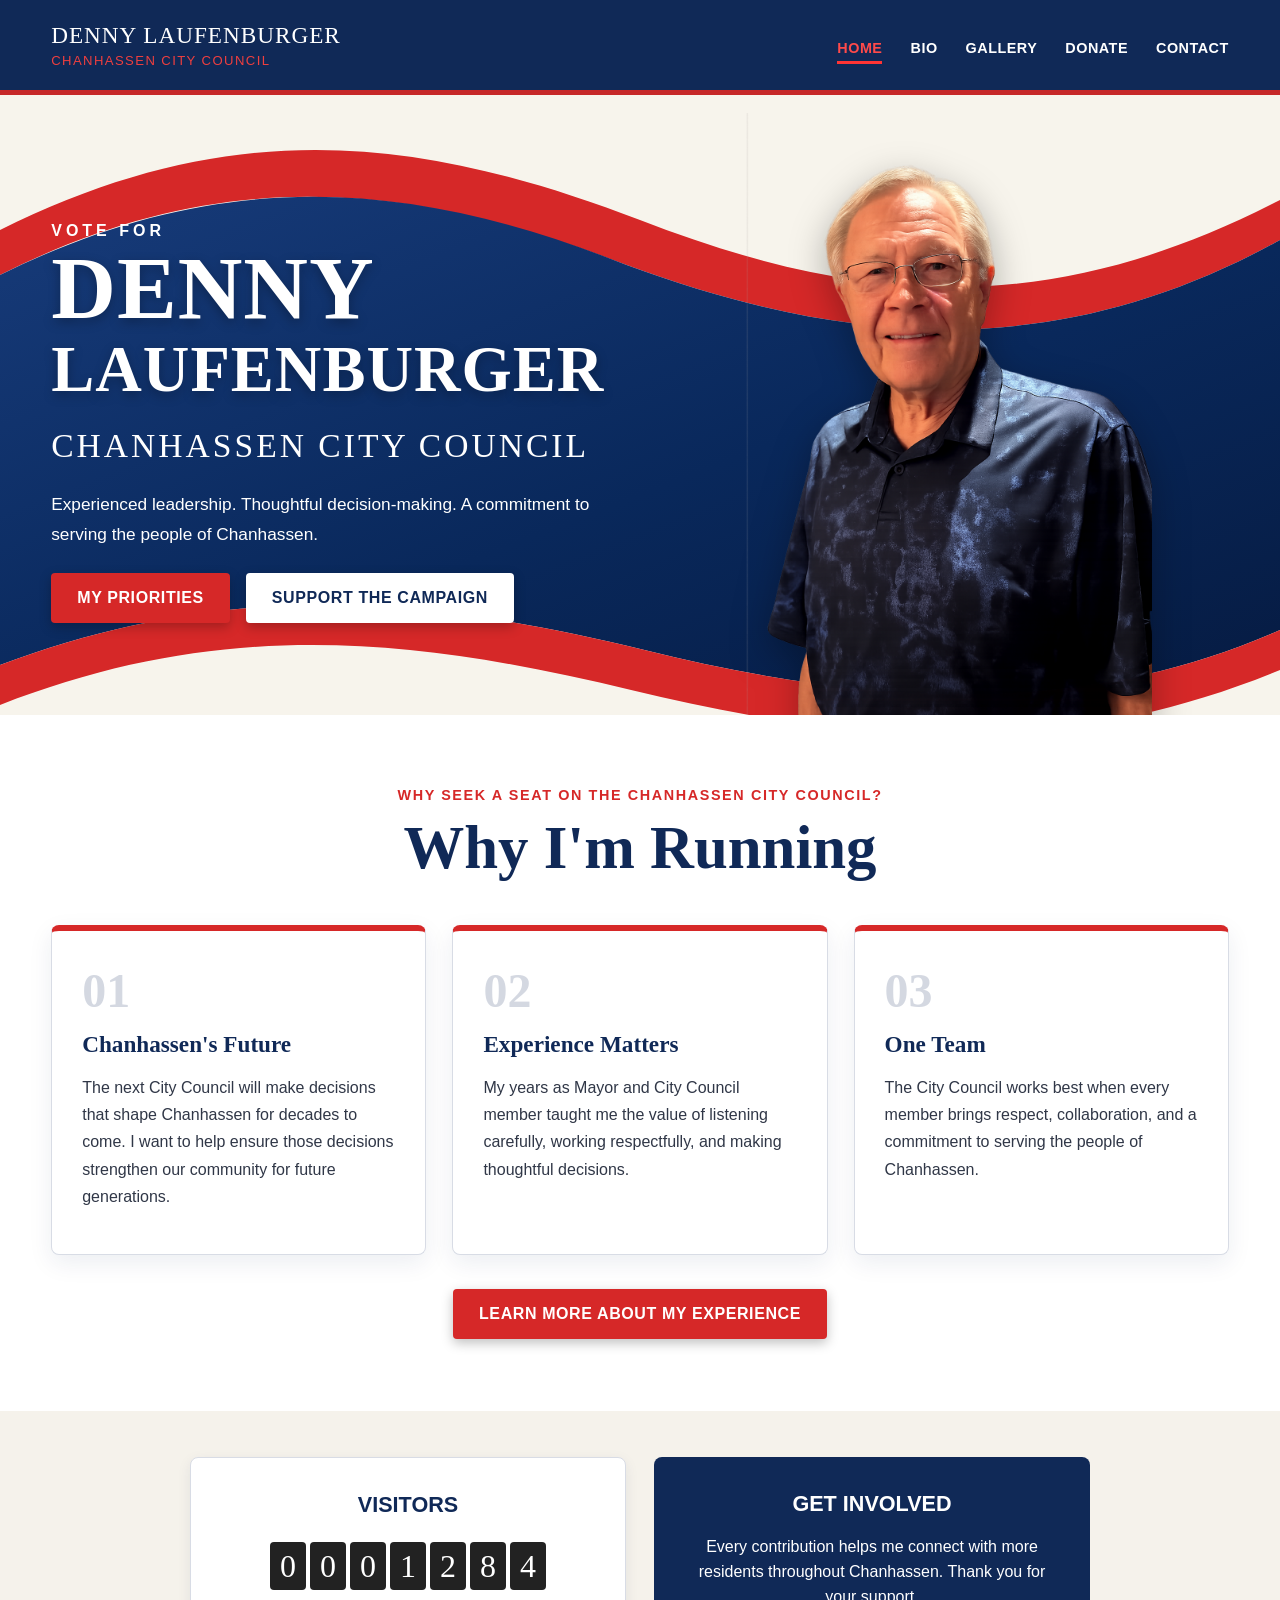
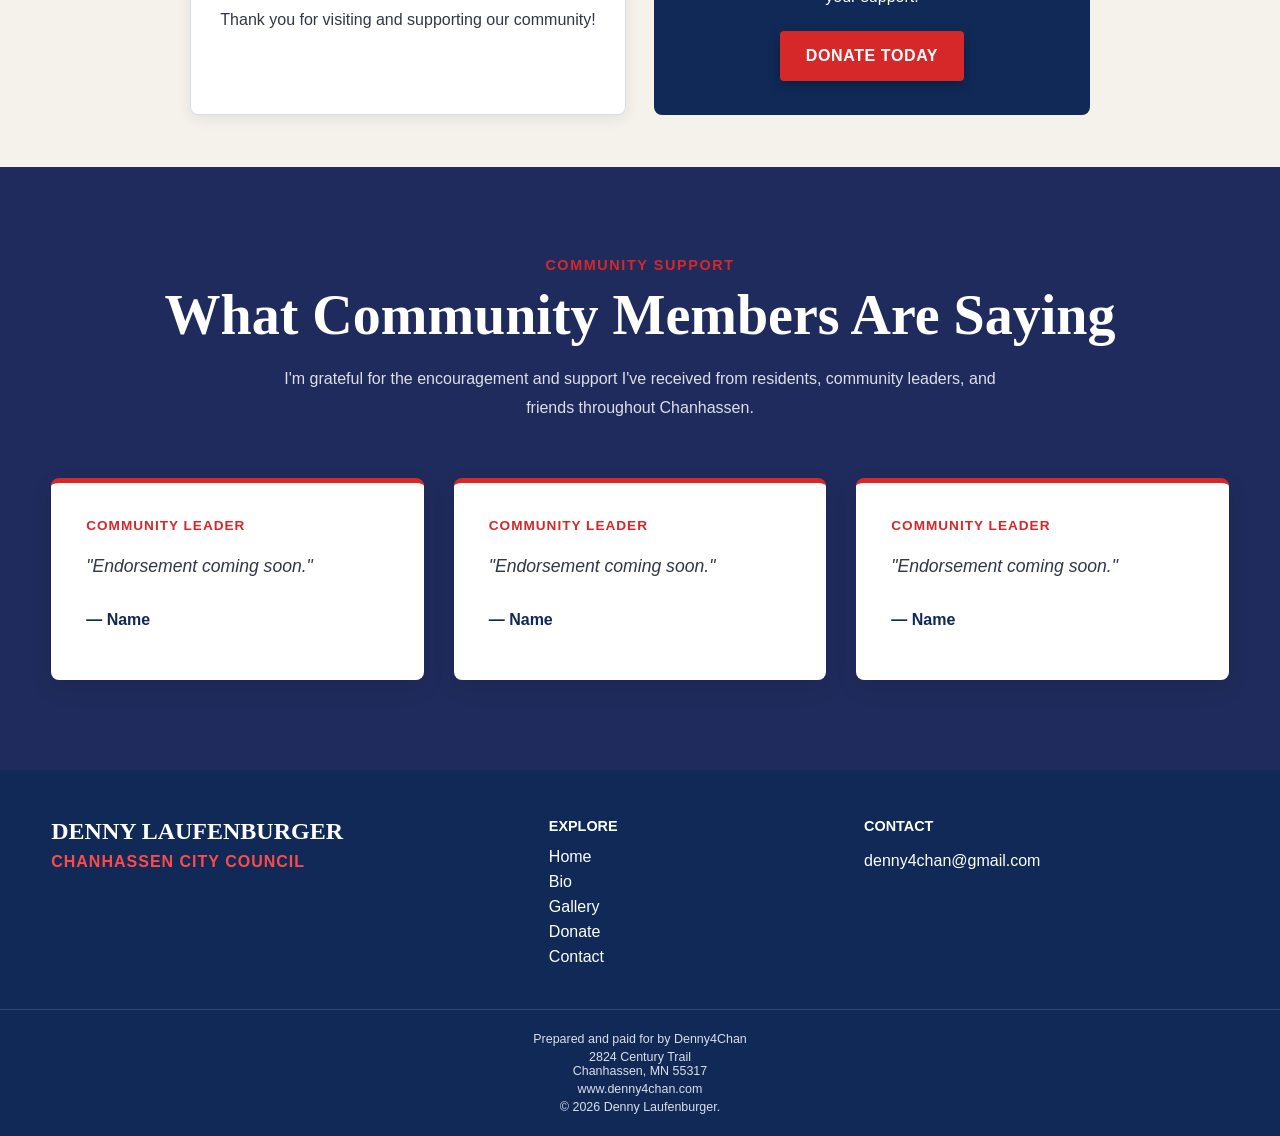
==== denny-campaign-website/index.html @ 96cdcb51 "Initial website upload" ====
<!DOCTYPE html>
<html lang="en">
<head>
    <meta charset="UTF-8">
    <meta name="viewport" content="width=device-width, initial-scale=1.0">

    <title>Denny Laurenburger for Chanhassen City Council</title>

    <link rel="stylesheet" href="css/style.css">
</head>

<body>

    <header class="site-header">
        <div class="nav-container">

            <a class="campaign-name" href="index.html">
                <span>Denny Laufenburger</span>
                <small>Chanhassen City Council</small>
            </a>

            <nav class="main-nav">
                <a class="active" href="index.html">Home</a>
                <a href="about.html">Bio</a>
                <a href="gallery.html">Gallery</a>
                <a href="donate.html">Donate</a>
                <a href="contact.html">Contact</a>
            </nav>

        </div>
    </header>

<main>

    <section class="hero">

        <svg
            class="hero-waves"
            viewBox="0 0 1440 620"
            preserveAspectRatio="none"
            aria-hidden="true"
        >
            <defs>
                <linearGradient id="blueGradient" x1="0" y1="0" x2="1" y2="1">
                    <stop offset="0%" stop-color="#173b7a"></stop>
                    <stop offset="55%" stop-color="#09285b"></stop>
                    <stop offset="100%" stop-color="#061b42"></stop>
                </linearGradient>
            </defs>

            <!-- White background -->
            <rect width="1440" height="620" fill="#f7f4ec"></rect>

            <!-- Upper red ribbon -->
            <path
                d="M0 135
                   C260 20, 470 40, 720 125
                   C980 215, 1190 220, 1440 105
                   L1440 145
                   C1195 265, 965 255, 705 170
                   C455 85, 245 70, 0 180
                   Z"
                fill="#d62828"
            ></path>

            <!-- Main blue area -->
            <path
    d="M0 180
       C250 70, 465 85, 705 170
       C965 255, 1195 265, 1440 145
       L1440 535
       C1210 625, 975 610, 725 555
       C470 500, 255 485, 0 570
       Z"
    fill="url(#blueGradient)"
></path>

            <!-- Lower red ribbon -->
            <path
    d="M0 570
       C255 485, 470 500, 725 555
       C975 610, 1210 625, 1440 535
       L1440 575
       C1195 665, 965 650, 710 595
       C455 540, 245 525, 0 610
       Z"
    fill="#d62828"
></path>
        </svg>

        <div class="hero-container">

            <div class="hero-copy">
                <p class="hero-eyebrow">Vote for</p>

                <h1>
                    Denny
                    <span>Laufenburger</span>
                </h1>

                <p class="hero-office">
                    Chanhassen City Council
                </p>

                <p class="hero-intro">
                    Experienced leadership. Thoughtful decision-making. A commitment to serving the people of Chanhassen.
                </p>

                <div class="hero-buttons">
                    <a class="button button-primary" href="about.html">
                        My priorities
                    </a>

                    <a class="button button-secondary" href="donate.html">
                        Support the Campaign
                    </a>
                </div>
            </div>

            <div class="hero-photo-area">
    <img
        class="hero-photo"
        src="images/hero/denny-laufenburger-hero.png"
        alt="Denny Laufenburger, candidate for Chanhassen City Council"
    >
</div>

        </div>

</section>

<section class="why-section">

<section class="why-home">

    <div class="why-home-container">

        <div class="why-home-heading">
            <p class="section-eyebrow">Why seek a seat on the Chanhassen City Council?</p>
            <h2>Why I'm Running</h2>
        </div>

        <div class="why-reasons">

            <article class="reason-card">
                <span class="reason-number">01</span>

                <h3>Chanhassen's Future</h3>

                <p>
                    The next City Council will make decisions that shape Chanhassen for decades to come. I want to help ensure those decisions strengthen our community for future generations.
                </p>
            </article>

            <article class="reason-card">
                <span class="reason-number">02</span>

                <h3>Experience Matters</h3>

                <p>
                    My years as Mayor and City Council member taught me the value of listening carefully, working respectfully, and making thoughtful decisions.
                </p>
            </article>

            <article class="reason-card">
                <span class="reason-number">03</span>

                <h3>One Team</h3>

                <p>
                    The City Council works best when every member brings respect, collaboration, and a commitment to serving the people of Chanhassen.
                </p>
            </article>

        </div>

        <div class="why-home-action">
            <a class="button button-primary" href="about.html">
                LEARN MORE ABOUT MY EXPERIENCE
            </a>
        </div>

    </div>

</section>

<section class="home-actions">

    <div class="home-actions-grid">

        <article class="visitor-card">
            <h2>Visitors</h2>

            <div class="counter-display">
                <span>0</span>
                <span>0</span>
                <span>0</span>
                <span>1</span>
                <span>2</span>
                <span>8</span>
                <span>4</span>
            </div>

            <p>
                Thank you for visiting and supporting our community!
            </p>
        </article>

        <article class="involved-card">
            <h2>Get Involved</h2>

            <p>
                Every contribution helps me connect with more residents throughout Chanhassen. Thank you for your support.
            </p>

            <a class="button button-primary" href="donate.html">
                Donate Today
            </a>
        </article>

    </div>

</section>

</section>
<section class="endorsements-section">

    <div class="endorsements-container">

        <p class="section-eyebrow">COMMUNITY SUPPORT</p>

        <h2>What Community Members Are Saying</h2>

        <p class="endorsements-intro">
            I'm grateful for the encouragement and support I've received from
            residents, community leaders, and friends throughout Chanhassen.
        </p>

        <div class="endorsement-grid">

            <article class="endorsement-card">

                <p class="endorsement-title">
                    Community Leader
                </p>

                <blockquote>
                    "Endorsement coming soon."
                </blockquote>

                <p class="endorsement-name">
                    — Name
                </p>

            </article>

            <article class="endorsement-card">

                <p class="endorsement-title">
                    Community Leader
                </p>

                <blockquote>
                    "Endorsement coming soon."
                </blockquote>

                <p class="endorsement-name">
                    — Name
                </p>

            </article>

            <article class="endorsement-card">

                <p class="endorsement-title">
                    Community Leader
                </p>

                <blockquote>
                    "Endorsement coming soon."
                </blockquote>

                <p class="endorsement-name">
                    — Name
                </p>

            </article>

        </div>

    </div>

</section>
</main>

<footer class="site-footer">

    <div class="footer-grid">

        <div class="footer-brand">
            <h2>Denny Laufenburger</h2>
            <p>Chanhassen City Council</p>
        </div>

        <div class="footer-links">
            <h3>Explore</h3>

            <a href="index.html">Home</a>
            <a href="about.html">Bio</a>
            <a href="gallery.html">Gallery</a>
            <a href="donate.html">Donate</a>
            <a href="contact.html">Contact</a>
        </div>

        <div class="footer-contact">
            <h3>Contact</h3>

            <p>
    <a href="mailto:denny4chan@gmail.com">
        denny4chan@gmail.com
    </a>
</p>
        </div>

    </div>

    <div class="footer-bottom">
        <p>
    Prepared and paid for by Denny4Chan
</p>

<p>
    <a
        href="https://maps.google.com/?q=2824+Century+Trail,+Chanhassen,+MN+55317"
        target="_blank"
        rel="noopener noreferrer"
    >
        2824 Century Trail<br>
        Chanhassen, MN 55317
    </a>
</p>

<p>
    <a href="https://www.denny4chan.com">
        www.denny4chan.com
    </a>
</p>

        <p>
            &copy; 2026 Denny Laufenburger.
        </p>
    </div>

</footer>

</body>
</html>
---- denny-campaign-website/css/style.css ----
* {
    box-sizing: border-box;
}

body {
    margin: 0;
    font-family: Arial, Helvetica, sans-serif;
    background-color: #ffffff;
    color: #17213a;
}

.site-header {
    background-color: #102957;
    border-bottom: 5px solid #c62828;
}

.nav-container {
    width: min(1200px, 92%);
    min-height: 90px;
    margin: 0 auto;

    display: flex;
    align-items: center;
    justify-content: space-between;
    gap: 30px;
}

.campaign-name {
    color: #ffffff;
    text-decoration: none;
    text-transform: uppercase;
}

.campaign-name span {
    display: block;
    font-family: Georgia, "Times New Roman", serif;
    font-size: 1.45rem;
    letter-spacing: 1px;
}

.campaign-name small {
    display: block;
    margin-top: 4px;
    color: #ef3f3f;
    font-size: 0.82rem;
    letter-spacing: 1.4px;
}

.main-nav {
    display: flex;
    align-items: center;
    gap: 28px;
}

.main-nav a {
    position: relative;
    padding: 34px 0 28px;
    color: #ffffff;
    text-decoration: none;
    font-size: 0.9rem;
    font-weight: 700;
    text-transform: uppercase;
    letter-spacing: 0.5px;
}

.main-nav a:hover,
.main-nav a.active {
    color: #ff4a4a;
}

.main-nav a.active::after {
    content: "";
    position: absolute;
    right: 0;
    bottom: 20px;
    left: 0;

    height: 3px;
    background-color: #ff3434;
}

.hero {
    position: relative;
    min-height: 620px;
    overflow: hidden;
    background-color: #f7f4ec;
}

.hero-waves {
    position: absolute;
    inset: 0;
    width: 100%;
    height: 100%;
}

.hero-container {
    position: relative;
    z-index: 2;

    width: min(1200px, 92%);
    min-height: 620px;
    margin: 0 auto;

    display: grid;
    grid-template-columns: 1.15fr 0.85fr;
    align-items: center;
    gap: 50px;
}

.hero-copy {
    padding: 125px 0 90px;
    color: #ffffff;
}

.hero-eyebrow {
    margin: 0 0 8px;
    color: #ffffff;
    font-size: 1rem;
    font-weight: 800;
    letter-spacing: 4px;
    text-transform: uppercase;
}

.hero-copy h1 {
    margin: 0;
    font-family: Georgia, "Times New Roman", serif;
    font-size: clamp(3.8rem, 7vw, 6.8rem);
    font-weight: 700;
    line-height: 0.9;
    letter-spacing: 1px;
    text-transform: uppercase;
    text-shadow: 0 4px 12px rgba(0, 0, 0, 0.28);
}

.hero-copy h1 span {
    display: block;
    margin-top: 12px;
    font-size: 0.72em;
}

.hero-office {
    margin: 28px 0 0;
    color: #ffffff;
    font-family: Georgia, "Times New Roman", serif;
    font-size: clamp(1.35rem, 3vw, 2.1rem);
    letter-spacing: 3px;
    text-transform: uppercase;
}

.hero-intro {
    max-width: 600px;
    margin: 24px 0 0;
    font-size: 1.08rem;
    line-height: 1.75;
}

.hero-buttons {
    display: flex;
    flex-wrap: wrap;
    gap: 16px;
    margin-top: 24px;
}

.button {
    display: inline-block;
    padding: 14px 24px;
    border: 2px solid transparent;
    border-radius: 4px;

    text-decoration: none;
    font-weight: 800;
    text-transform: uppercase;
    letter-spacing: 0.6px;

    transition:
        transform 0.2s ease,
        background-color 0.2s ease,
        color 0.2s ease;
}

.button:hover {
    transform: translateY(-2px);
}

.button-primary {
    background-color: #d62828;
    color: #ffffff;
    box-shadow: 0 4px 12px rgba(0, 0, 0, 0.25);
}

.button-primary:hover {
    background-color: #b91f1f;
}

.button-secondary {
    background-color: #ffffff;
    border-color: #ffffff;
    color: #102957;
    box-shadow: 0 4px 12px rgba(0, 0, 0, 0.25);
}

.button-secondary:hover {
    background-color: #ececec;
    color: #102957;
}

.hero-photo-area {
    align-self: end;
    display: flex;
    justify-content: center;
    overflow: visible;
}

.hero-photo {
    display: block;
    width: 560px;
    max-width: none;
    max-height: 610px;
    object-fit: contain;
    object-position: center bottom;
    transform: translateY(8px);
    filter: drop-shadow(0 12px 18px rgba(0, 0, 0, 0.3));
}

/* ===========================
   ENDORSEMENTS
=========================== */

.endorsements-section {
    padding: 90px 0;
    background: #1f2b5c;
}

.endorsements-container {
    width: min(1200px, 92%);
    margin: 0 auto;
    text-align: center;
}

.endorsements-container h2 {
    margin: 10px 0 18px;
    font-size: clamp(2.2rem, 5vw, 3.5rem);
    color: #102957;
    font-family: Georgia, "Times New Roman", serif;
    color: white;
}

.endorsements-intro {
    max-width: 760px;
    margin: 0 auto 55px;
    color: rgba(255,255,255,.85);
    line-height: 1.8;
}

.endorsement-grid {
    display: grid;
    grid-template-columns: repeat(3, 1fr);
    gap: 30px;
}

.endorsement-card {
    background: white;
    padding: 35px;
    border-top: 5px solid #d62828;
    border-radius: 8px;
    box-shadow: 0 8px 25px rgba(0,0,0,.08);
    text-align: left;
}

.endorsement-title {
    margin: 0 0 18px;
    font-size: .85rem;
    font-weight: 700;
    color: #d62828;
    letter-spacing: 1px;
    text-transform: uppercase;
}

.endorsement-card blockquote {
    margin: 0;
    font-size: 1.1rem;
    line-height: 1.8;
    color: #303747;
    font-style: italic;
}

.endorsement-name {
    margin-top: 28px;
    font-weight: 700;
    color: #102957;
}

.site-footer {
    background-color: #102957;
    color: #ffffff;
}

.footer-grid {
    width: min(1200px, 92%);
    margin: 0 auto;
    padding: 48px 0 36px;

    display: grid;
    grid-template-columns: 1.2fr 0.7fr 1fr;
    gap: 60px;
}

.footer-brand h2 {
    margin: 0;
    font-family: Georgia, "Times New Roman", serif;
    font-size: 1.5rem;
    text-transform: uppercase;
}

.footer-brand p {
    margin: 8px 0 0;
    color: #ff4a4a;
    font-weight: 700;
    letter-spacing: 1px;
    text-transform: uppercase;
}

.footer-links,
.footer-contact {
    display: flex;
    flex-direction: column;
    align-items: flex-start;
}

.footer-links h3,
.footer-contact h3 {
    margin: 0 0 14px;
    font-size: 0.9rem;
    text-transform: uppercase;
}

.footer-links a {
    margin-bottom: 7px;
    color: #ffffff;
    text-decoration: none;
}

.footer-links a:hover {
    color: #ff4a4a;
}

.footer-contact p {
    margin: 0;
    line-height: 1.6;
}

.footer-bottom {
    padding: 18px 20px;
    border-top: 1px solid rgba(255, 255, 255, 0.15);
    text-align: center;
}

.footer-bottom p {
    margin: 4px 0;
    font-size: 0.78rem;
    color: rgba(255, 255, 255, 0.85);
}

.footer-contact a,
.footer-bottom a {
    color: inherit;
    text-decoration: none;
}

.footer-contact a:hover,
.footer-bottom a:hover {
    color: #d62828;
    text-decoration: underline;
}

/* ===========================
   INNER PAGE HERO
=========================== */

.page-hero {
    padding: 80px 0;
    background-color: #102957;
    color: #ffffff;
    text-align: center;
}

.page-hero-container {
    width: min(900px, 92%);
    margin: 0 auto;
}

.page-hero h1 {
    margin: 0;
    font-family: Georgia, "Times New Roman", serif;
    font-size: clamp(2.8rem, 6vw, 4.8rem);
}

.page-hero p:last-child {
    max-width: 700px;
    margin: 20px auto 0;
    font-size: 1.1rem;
    line-height: 1.7;
}


/* ===========================
   BIO PAGE
=========================== */

.bio-section {
    padding: 80px 0;
    background-color: #ffffff;
}

.bio-layout {
    width: min(1100px, 92%);
    margin: 0 auto;

    display: grid;
    grid-template-columns: 0.85fr 1.15fr;
    gap: 60px;
    align-items: center;
}

.bio-photo-card {
    padding: 24px;
    border-radius: 10px;
    background-color: #f5f2eb;
    box-shadow: 0 8px 24px rgba(16, 41, 87, 0.08);
}

.bio-photo-card img {
    display: block;
    width: 100%;
    max-height: 560px;
    object-fit: contain;
}

.bio-copy h2 {
    margin: 0 0 24px;
    color: #102957;
    font-family: Georgia, "Times New Roman", serif;
    font-size: clamp(2.3rem, 5vw, 3.5rem);
}

.bio-copy p {
    margin: 0 0 20px;
    color: #303747;
    font-size: 1.05rem;
    line-height: 1.8;
}


/* ===========================
   EXPERIENCE
=========================== */

.experience-section {
    padding: 76px 0;
    background-color: #f5f2eb;
}

.experience-container {
    width: min(1100px, 92%);
    margin: 0 auto;
}

.section-heading {
    margin-bottom: 38px;
    text-align: center;
}

.section-heading h2 {
    margin: 0;
    color: #102957;
    font-family: Georgia, "Times New Roman", serif;
    font-size: clamp(2.3rem, 5vw, 3.5rem);
}

.experience-grid {
    display: grid;
    grid-template-columns: repeat(3, 1fr);
    gap: 24px;
}

.experience-card {
    padding: 30px;
    border-top: 5px solid #d62828;
    border-radius: 8px;
    background-color: #ffffff;
    box-shadow: 0 6px 18px rgba(16, 41, 87, 0.08);
}

.experience-card h3 {
    margin: 0 0 14px;
    color: #102957;
    font-family: Georgia, "Times New Roman", serif;
    font-size: 1.4rem;
}

.experience-card p {
    margin: 0;
    color: #303747;
    line-height: 1.7;
}


/* ===========================
   VISION
=========================== */

.vision-section {
    padding: 64px 0;
    background-color: #102957;
    color: #ffffff;
}

.vision-container {
    width: min(1100px, 92%);
    margin: 0 auto;

    display: flex;
    align-items: center;
    justify-content: space-between;
    gap: 50px;
}

.vision-container h2 {
    margin: 0 0 18px;
    font-family: Georgia, "Times New Roman", serif;
    font-size: clamp(2.2rem, 5vw, 3.4rem);
}

.vision-container p {
    max-width: 750px;
    margin: 0;
    line-height: 1.75;
}

/* ===========================
   GALLERY PAGE
=========================== */

.gallery-section {
    padding: 76px 0;
    background-color: #ffffff;
}

.gallery-container {
    width: min(1200px, 92%);
    margin: 0 auto;
}

.gallery-grid {
    display: grid;
    grid-template-columns: repeat(3, 1fr);
    gap: 28px;
}

.gallery-card {
    margin: 0;
    overflow: hidden;
    border-radius: 10px;
    background-color: #ffffff;
    box-shadow: 0 8px 24px rgba(16, 41, 87, 0.1);
}

.gallery-placeholder {
    min-height: 260px;

    display: flex;
    align-items: center;
    justify-content: center;

    background-color: #e9e6df;
    color: #102957;
    font-weight: 800;
    text-transform: uppercase;
    letter-spacing: 1px;
}

.gallery-card figcaption {
    padding: 24px;
}

.gallery-card h3 {
    margin: 0 0 10px;
    color: #102957;
    font-family: Georgia, "Times New Roman", serif;
    font-size: 1.35rem;
}

.gallery-card p {
    margin: 0;
    color: #303747;
    line-height: 1.65;
}

.gallery-callout {
    padding: 64px 0;
    background-color: #f5f2eb;
}

.gallery-callout-container {
    width: min(1100px, 92%);
    margin: 0 auto;

    display: flex;
    align-items: center;
    justify-content: space-between;
    gap: 50px;
}

.gallery-callout h2 {
    margin: 0 0 14px;
    color: #102957;
    font-family: Georgia, "Times New Roman", serif;
    font-size: clamp(2.2rem, 5vw, 3.4rem);
}

.gallery-callout p:last-child {
    max-width: 700px;
    margin: 0;
    color: #303747;
    line-height: 1.7;
}

/* ===========================
   DONATE PAGE
=========================== */

.donation-options-section {
    padding: 76px 0;
    background-color: #ffffff;
}

.donation-options-container {
    width: min(1100px, 92%);
    margin: 0 auto;
}

.donation-options-intro {
    max-width: 700px;
    margin: 14px auto 0;
    color: #303747;
    line-height: 1.7;
}

.donation-options-grid {
    display: grid;
    grid-template-columns: repeat(2, 1fr);
    gap: 32px;
    margin-top: 42px;
    align-items: stretch;
}

.payment-card {
    padding: 40px 34px;
    border-top: 6px solid #d62828;
    border-radius: 10px;
    background-color: #ffffff;
    text-align: center;
    box-shadow: 0 10px 30px rgba(16, 41, 87, 0.12);

    display: flex;
    flex-direction: column;
    align-items: center;
}

.payment-label {
    margin: 0 0 10px;
    color: #d62828;
    font-size: 0.82rem;
    font-weight: 800;
    letter-spacing: 1.3px;
    text-transform: uppercase;
}

.payment-card h3 {
    margin: 0 0 16px;
    color: #102957;
    font-family: Georgia, "Times New Roman", serif;
    font-size: clamp(1.8rem, 4vw, 2.5rem);
}

.payment-description {
    max-width: 430px;
    margin: 0 auto 26px;
    color: #303747;
    line-height: 1.7;
}

.venmo-qr {
    width: min(290px, 100%);
    margin: 0 auto 18px;
    padding: 14px;
    border: 1px solid #d8dce5;
    border-radius: 10px;
    background-color: #ffffff;
}

.venmo-qr img {
    display: block;
    width: 100%;
    height: auto;
}

.payment-account {
    margin: 0 0 24px;
    color: #102957;
    font-size: 1.05rem;
}

.square-payment-mark {
    width: min(290px, 100%);
    min-height: 290px;
    margin: 0 auto 28px;
    padding: 30px;

    display: flex;
    flex-direction: column;
    align-items: center;
    justify-content: center;

    border: 1px solid #d8dce5;
    border-radius: 10px;
    background-color: #f5f2eb;
}

.square-icon {
    position: relative;
    width: 110px;
    height: 110px;
    margin-bottom: 24px;
    border-radius: 24px;
    background-color: #111111;
}

.square-icon::after {
    content: "";
    position: absolute;
    inset: 30px;
    border-radius: 9px;
    background-color: #ffffff;
}

.square-logo-image {
    display: block;
    width: 95px;
    max-width: 70%;
    height: auto;
    margin-bottom: 24px;
}

.payment-card .button {
    margin-top: auto;
}

.donation-thanks {
    max-width: 760px;
    margin: 38px auto 0;
    color: #303747;
    text-align: center;
    line-height: 1.7;
}

.donation-use-section {
    padding: 76px 0;
    background-color: #f5f2eb;
}

.donation-use-container {
    width: min(1100px, 92%);
    margin: 0 auto;
}

.donation-use-grid {
    display: grid;
    grid-template-columns: repeat(3, 1fr);
    gap: 24px;
}

.donation-use-card {
    padding: 30px;
    border-top: 5px solid #d62828;
    border-radius: 8px;
    background-color: #ffffff;
    box-shadow: 0 6px 18px rgba(16, 41, 87, 0.08);
}

.donation-use-card h3 {
    margin: 0 0 14px;
    color: #102957;
    font-family: Georgia, "Times New Roman", serif;
    font-size: 1.4rem;
}

.donation-use-card p {
    margin: 0;
    color: #303747;
    line-height: 1.7;
}

.donate-thank-you {
    padding: 64px 0;
    background-color: #102957;
    color: #ffffff;
}

.donate-thank-you-container {
    width: min(1100px, 92%);
    margin: 0 auto;

    display: flex;
    align-items: center;
    justify-content: space-between;
    gap: 50px;
}

.donate-thank-you h2 {
    margin: 0 0 16px;
    font-family: Georgia, "Times New Roman", serif;
    font-size: clamp(2.2rem, 5vw, 3.4rem);
}

.donate-thank-you p:last-child {
    max-width: 720px;
    margin: 0;
    line-height: 1.7;
}

/* ===========================
   CONTACT PAGE
=========================== */

.contact-section {
    padding: 80px 0;
    background: #ffffff;
}

.contact-layout {
    width: min(1100px, 92%);
    margin: auto;

    display: grid;
    grid-template-columns: 0.85fr 1.15fr;
    gap: 60px;
    align-items: start;
}

.contact-copy h2 {
    margin: 0 0 20px;
    color: #102957;
    font-family: Georgia, serif;
    font-size: clamp(2.3rem, 5vw, 3.6rem);
}

.contact-copy>p {
    color: #303747;
    line-height: 1.8;
}

.direct-contact {
    margin-top: 40px;
    padding: 28px;

    border-left: 5px solid #d62828;

    background: #f5f2eb;
}

.direct-contact h3 {
    margin-bottom: 8px;
    color: #102957;
}

.direct-contact h3:not(:first-child) {
    margin-top: 22px;
}

.direct-contact a {
    color: #102957;
    text-decoration: none;
    font-weight: bold;
}

.direct-contact a:hover {
    color: #d62828;
}

.contact-form {
    padding: 40px;
    border-top: 6px solid #d62828;
    border-radius: 10px;
    background: white;
    box-shadow: 0 10px 30px rgba(16, 41, 87, .10);
}

.form-row {
    display: grid;
    grid-template-columns: 1fr 1fr;
    gap: 20px;
}

.form-field {
    margin-bottom: 24px;
}

.form-field label {
    display: block;
    margin-bottom: 8px;
    color: #102957;
    font-weight: 700;
}

.form-field span {
    color: #666;
    font-size: .8rem;
}

.form-field input,
.form-field select,
.form-field textarea {

    width: 100%;

    padding: 14px;

    border: 1px solid #b9bec9;

    border-radius: 5px;

    font: inherit;

}

.form-field textarea {

    resize: vertical;

}

.form-submit {

    border: none;

    cursor: pointer;

}

.involved-section{

    padding:70px 0;

    background:#102957;

    color:white;

}

.involved-container{

    width:min(1100px,92%);

    margin:auto;

    display:flex;

    justify-content:space-between;

    align-items:center;

    gap:40px;

}

.involved-container h2{

    margin:0 0 15px;

    font-family:Georgia,serif;

    font-size:3rem;

}

.involved-container p:last-child{

    max-width:650px;

    line-height:1.7;

}

@media (max-width: 800px) {
    .nav-container {
        padding: 20px 0;
        flex-direction: column;
    }

    .main-nav {
        flex-wrap: wrap;
        justify-content: center;
        gap: 10px 20px;
    }

    .main-nav a {
        padding: 5px 0 10px;
    }

    .main-nav a.active::after {
        bottom: 2px;
    }
        .hero {
        min-height: auto;
    }

    .hero-container {
        min-height: auto;
        grid-template-columns: 1fr;
        text-align: center;
    }

    .hero-copy {
        padding: 95px 0 25px;
    }

    .hero-copy h1 {
        font-size: clamp(3rem, 15vw, 5rem);
    }

    .hero-copy h1 span {
        font-size: 0.56em;
    }

    .hero-intro {
        margin-right: auto;
        margin-left: auto;
    }

    .hero-buttons {
        justify-content: center;
    }

    .hero-photo-area {
        align-self: auto;
    }

    .hero-photo {
    width: min(340px, 90%);
    max-height: 420px;
    margin-bottom: 35px;
    }

    .why-reasons {
        grid-template-columns: 1fr;
    }

    .reason-card {
        min-height: auto;
    }

    .home-actions-grid {
        grid-template-columns: 1fr;
    }

    .footer-grid {
        grid-template-columns: 1fr;
        gap: 30px;
    }

    .bio-layout {
        grid-template-columns: 1fr;
    }

    .experience-grid {
        grid-template-columns: 1fr;
    }

    .vision-container {
        flex-direction: column;
        align-items: flex-start;
    }

    .gallery-grid {
        grid-template-columns: 1fr;
    }

    .gallery-callout-container {
        flex-direction: column;
        align-items: flex-start;
    }

    .donation-options-grid {
        grid-template-columns: 1fr;
    }

    .donation-use-grid {
        grid-template-columns: 1fr;
    }

    .donate-thank-you-container {
        flex-direction: column;
        align-items: flex-start;
    }

    .payment-card {
        padding: 34px 24px;
    }

    .square-payment-mark {
        min-height: 240px;
    }

    .qr-placeholder {
    width: 250px;
    height: 250px;
    margin: 0 auto 24px;

    display: flex;
    align-items: center;
    justify-content: center;

    border: 3px dashed #b9bfcb;
    border-radius: 10px;
    background-color: #f5f2eb;
    color: #102957;
    font-weight: 800;
    text-align: center;
    text-transform: uppercase;
    letter-spacing: 0.8px;
}

    .contact-info{
    grid-template-columns:1fr;
}

.involved-container{
    flex-direction:column;
    align-items:flex-start;
}

.contact-layout{
    grid-template-columns:1fr;
}

.form-row{
    grid-template-columns:1fr;
    gap:0;
}

.contact-form{
    padding:30px 24px;
}

.endorsements-section {
    padding: 90px 0;
    background: #1f2b5c;
}

}
/* ===========================
   WHY I'M RUNNING
=========================== */

.why-home {
    padding: 72px 0;
    background-color: #ffffff;
}

.why-home-container {
    width: min(1200px, 92%);
    margin: 0 auto;
}

.why-home-heading {
    max-width: 760px;
    margin: 0 auto 42px;
    text-align: center;
}

.section-eyebrow {
    margin: 0 0 10px;
    color: #d62828;
    font-size: 0.9rem;
    font-weight: 800;
    letter-spacing: 1.6px;
    text-transform: uppercase;
}

.why-home-heading h2 {
    margin: 0;
    color: #102957;
    font-family: Georgia, "Times New Roman", serif;
    font-size: clamp(2.4rem, 5vw, 3.8rem);
}

.why-reasons {
    display: grid;
    grid-template-columns: repeat(3, 1fr);
    gap: 26px;
}

.reason-card {
    position: relative;
    min-height: 330px;
    padding: 36px 30px 32px;
    border: 1px solid #d8dce5;
    border-top: 6px solid #d62828;
    border-radius: 8px;
    background-color: #ffffff;
    box-shadow: 0 8px 24px rgba(16, 41, 87, 0.08);
}

.reason-number {
    display: block;
    margin-bottom: 16px;
    color: rgba(16, 41, 87, 0.18);
    font-family: Georgia, "Times New Roman", serif;
    font-size: 3rem;
    font-weight: 700;
    line-height: 1;
}

.reason-card h3 {
    margin: 0 0 16px;
    color: #102957;
    font-family: Georgia, "Times New Roman", serif;
    font-size: 1.45rem;
}

.reason-card p {
    margin: 0;
    color: #303747;
    font-size: 1rem;
    line-height: 1.7;
}

.why-home-action {
    margin-top: 34px;
    text-align: center;
}

.home-actions {
    padding: 46px 0 52px;
    background-color: #f5f2eb;
}

.home-actions-grid {
    width: min(900px, 92%);
    margin: 0 auto;

    display: grid;
    grid-template-columns: 1fr 1fr;
    gap: 28px;
}

.visitor-card {
    padding: 34px 28px;
    border: 1px solid #d8dce5;
    border-radius: 8px;
    text-align: center;
    background-color: #ffffff;
    box-shadow: 0 4px 14px rgba(16, 41, 87, 0.08);
}

.visitor-card h2,
.involved-card h2 {
    margin: 0 0 18px;
    font-family: Arial, Helvetica, sans-serif;
    font-size: 1.35rem;
    text-transform: uppercase;
}

.visitor-card h2 {
    color: #102957;
}

.counter-display {
    display: flex;
    justify-content: center;
    gap: 4px;
    margin: 24px 0 18px;
}

.counter-display span {
    min-width: 36px;
    padding: 8px 5px;
    border-radius: 4px;
    background-color: #222222;
    color: #ffffff;
    font-family: Georgia, "Times New Roman", serif;
    font-size: 2rem;
    line-height: 1;
}

.visitor-card p {
    margin: 0;
    color: #303747;
    line-height: 1.5;
}

.involved-card {
    padding: 34px 28px;
    border-radius: 8px;
    background-color: #102957;
    color: #ffffff;
    text-align: center;

    display: flex;
    flex-direction: column;
    justify-content: center;
    align-items: center;
}

.involved-card h2 {
    color: #ffffff;
}

.involved-card p {
    margin: 0 0 22px;
    line-height: 1.55;
}
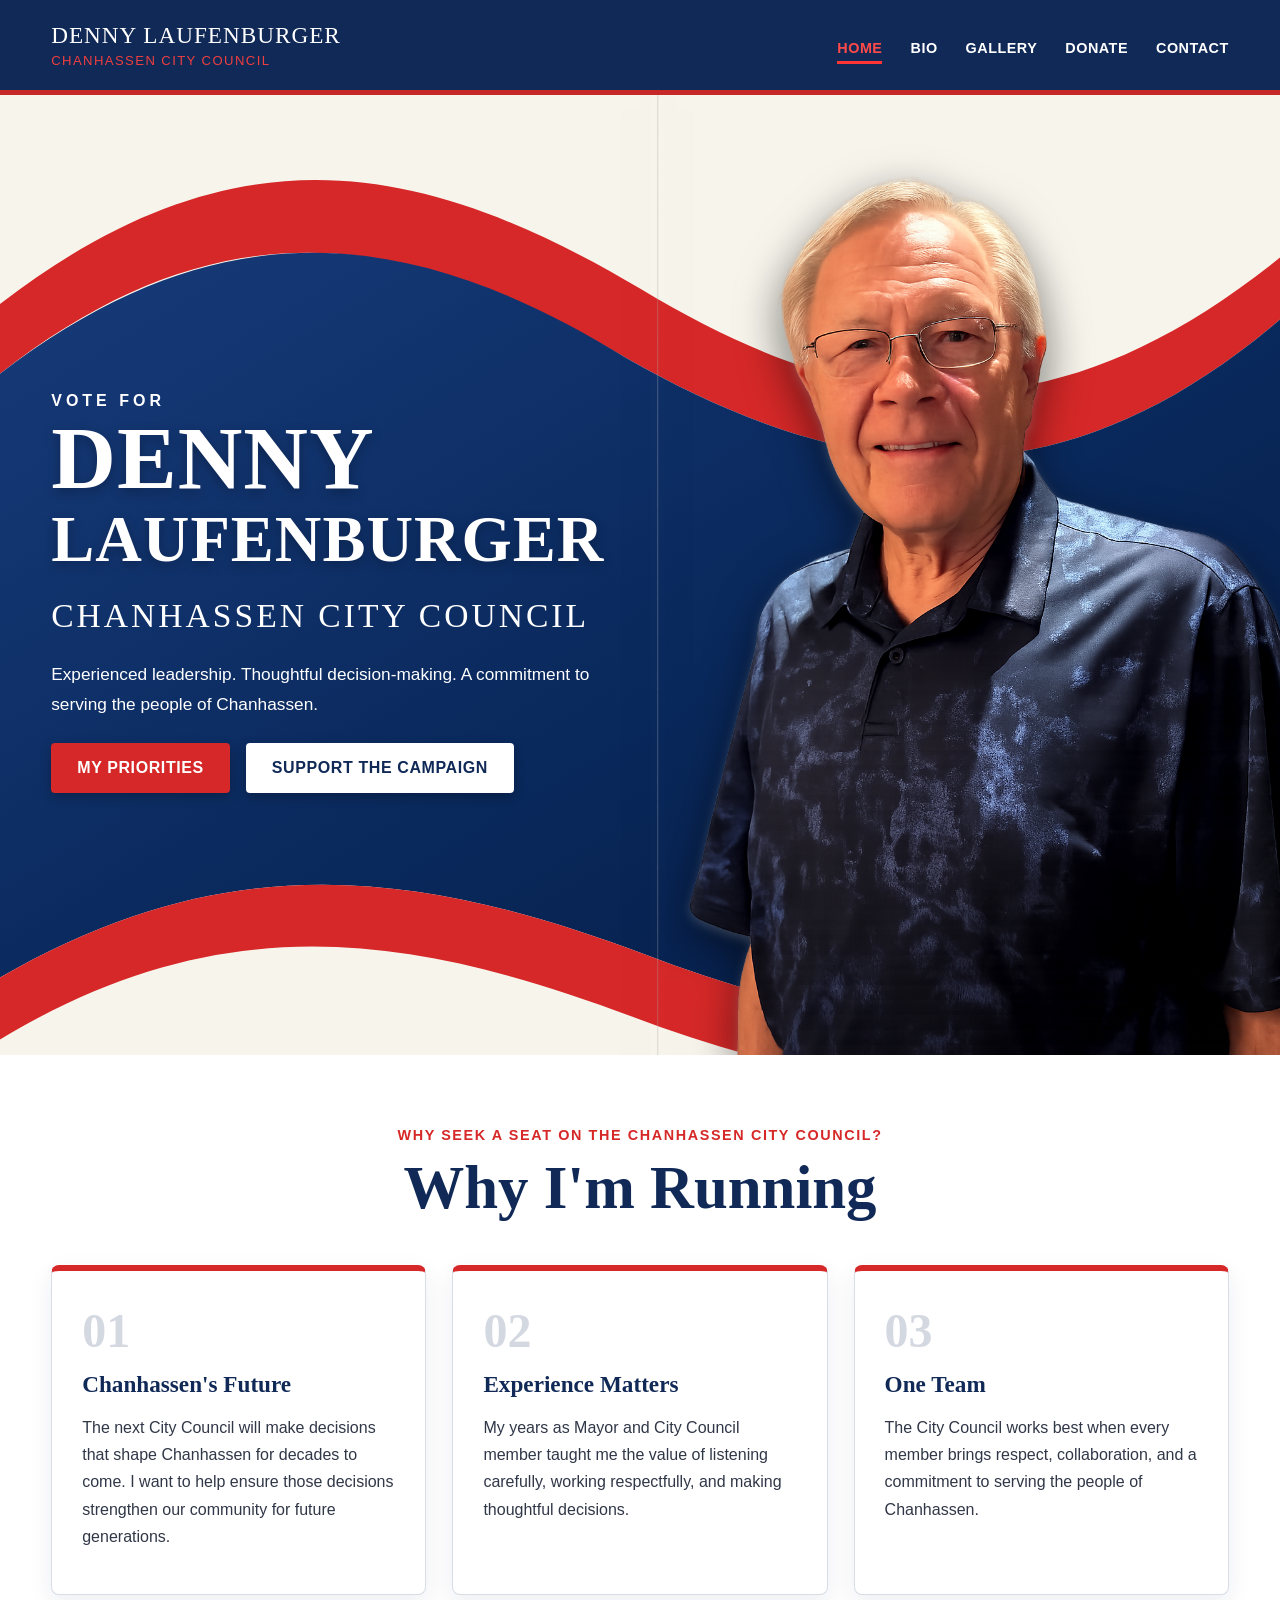
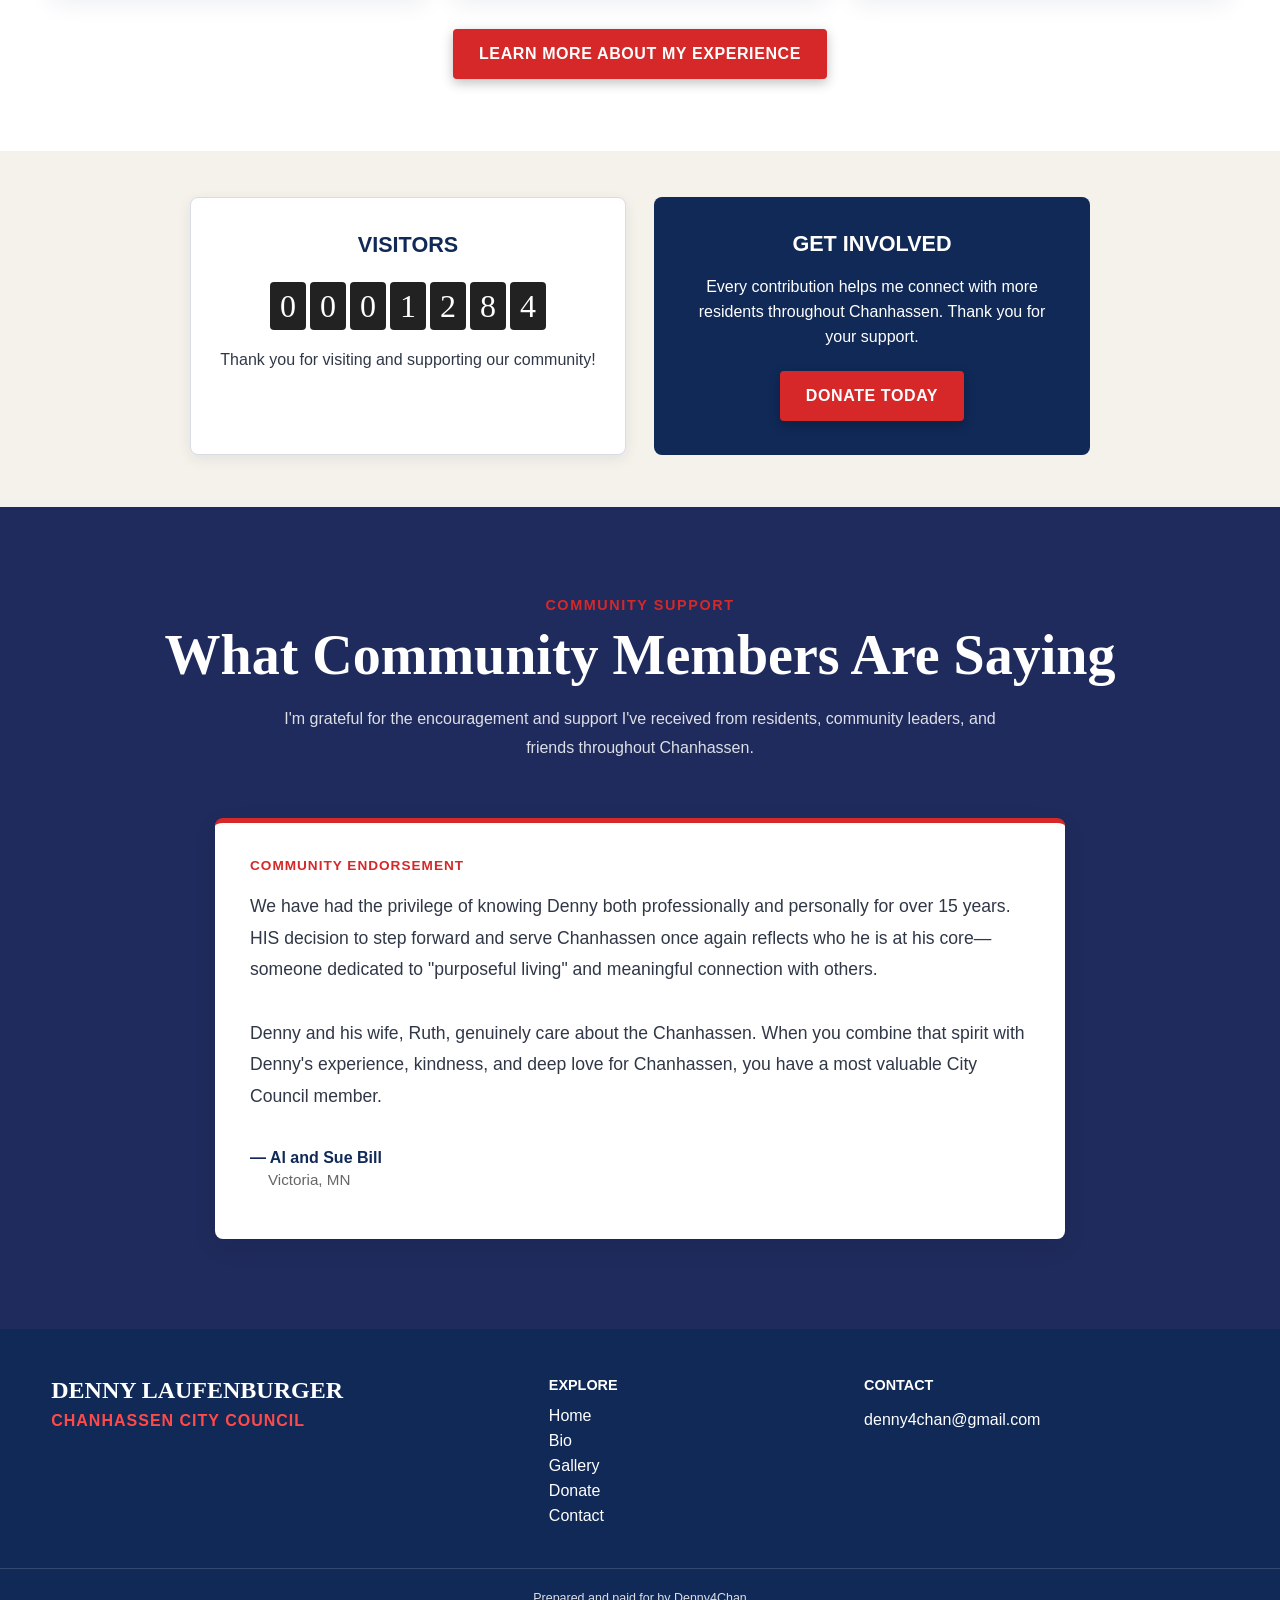
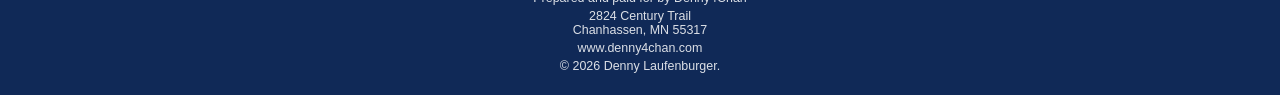
==== commit b2bae9f8: "Homepage and bio updates" ====
--- a/denny-campaign-website/index.html
+++ b/denny-campaign-website/index.html
@@ -241,47 +241,18 @@
             <article class="endorsement-card">
 
                 <p class="endorsement-title">
-                    Community Leader
+                    COMMUNITY ENDORSEMENT
                 </p>
 
                 <blockquote>
-                    "Endorsement coming soon."
+                    We have had the privilege of knowing Denny both professionally and personally for over 15 years. HIS decision to step forward and serve Chanhassen once again reflects who he is at his core—someone dedicated to "purposeful living" and meaningful connection with others.
+                    <br><br>
+                    Denny and his wife, Ruth, genuinely care about the Chanhassen. When you combine that spirit with Denny's experience, kindness, and deep love for Chanhassen, you have a most valuable City Council member.
                 </blockquote>
 
                 <p class="endorsement-name">
-                    — Name
-                </p>
-
-            </article>
-
-            <article class="endorsement-card">
-
-                <p class="endorsement-title">
-                    Community Leader
-                </p>
-
-                <blockquote>
-                    "Endorsement coming soon."
-                </blockquote>
-
-                <p class="endorsement-name">
-                    — Name
-                </p>
-
-            </article>
-
-            <article class="endorsement-card">
-
-                <p class="endorsement-title">
-                    Community Leader
-                </p>
-
-                <blockquote>
-                    "Endorsement coming soon."
-                </blockquote>
-
-                <p class="endorsement-name">
-                    — Name
+                    Al and Sue Bill<br>
+                    <span>Victoria, MN</span>
                 </p>
 
             </article>
--- a/denny-campaign-website/css/style.css
+++ b/denny-campaign-website/css/style.css
@@ -205,21 +205,51 @@
 }
 
 .hero-photo-area {
+    position: relative;
     align-self: end;
     display: flex;
     justify-content: center;
     overflow: visible;
 }
 
+.hero-photo-area::before {
+    content: "";
+    position: absolute;
+    width: 470px;
+    height: 470px;
+    bottom: 35px;
+    left: 50%;
+    transform: translateX(-50%);
+    border-radius: 50%;
+
+    background: radial-gradient(
+        circle,
+        rgba(255, 255, 255, 0.28) 0%,
+        rgba(255, 255, 255, 0.12) 48%,
+        rgba(255, 255, 255, 0) 72%
+    );
+
+    filter: blur(10px);
+    pointer-events: none;
+}
+
 .hero-photo {
+    position: relative;
+    z-index: 1;
+
     display: block;
-    width: 560px;
-    max-width: none;
-    max-height: 610px;
+    width: 640px;              /* was 560px */
+    max-width: 640px;
+    max-height: none;          /* remove the height restriction */
+
     object-fit: contain;
     object-position: center bottom;
-    transform: translateY(8px);
-    filter: drop-shadow(0 12px 18px rgba(0, 0, 0, 0.3));
+
+    transform: translateY(20px, 25px);   /* let him overlap the bottom */
+
+    filter:
+        drop-shadow(0 4px 5px rgba(255,255,255,.18))
+        drop-shadow(0 15px 22px rgba(0,0,0,.55));
 }
 
 /* ===========================
@@ -254,8 +284,9 @@
 
 .endorsement-grid {
     display: grid;
-    grid-template-columns: repeat(3, 1fr);
-    gap: 30px;
+    grid-template-columns: 1fr;
+    max-width: 850px;
+    margin: 0 auto;
 }
 
 .endorsement-card {
@@ -278,16 +309,36 @@
 
 .endorsement-card blockquote {
     margin: 0;
+    color: #303747;
+    line-height: 1.8;
     font-size: 1.1rem;
-    line-height: 1.8;
-    color: #303747;
-    font-style: italic;
+    font-style: normal;
+    white-space: normal;
 }
 
 .endorsement-name {
-    margin-top: 28px;
+    margin-top: 36px;
+    padding-left: 18px;
+
+    text-indent: -18px;
+
     font-weight: 700;
     color: #102957;
+}
+
+.endorsement-name::before {
+    content: "— ";
+}
+
+.endorsement-name span {
+    display: block;
+    margin-top: 4px;
+
+    padding-left: 18px;
+
+    font-weight: 400;
+    color: #666;
+    font-size: 0.95rem;
 }
 
 .site-footer {
@@ -481,21 +532,27 @@
     display: grid;
     grid-template-columns: repeat(3, 1fr);
     gap: 24px;
+    align-items: stretch;
 }
 
 .experience-card {
-    padding: 30px;
+    display: flex;
+    flex-direction: column;
+
+    padding: 34px;
     border-top: 5px solid #d62828;
     border-radius: 8px;
     background-color: #ffffff;
     box-shadow: 0 6px 18px rgba(16, 41, 87, 0.08);
+
+    height: 100%;
 }
 
 .experience-card h3 {
     margin: 0 0 14px;
     color: #102957;
     font-family: Georgia, "Times New Roman", serif;
-    font-size: 1.4rem;
+    font-size: 1.6rem;
 }
 
 .experience-card p {
@@ -504,6 +561,21 @@
     line-height: 1.7;
 }
 
+.bio-list {
+    margin: 0;
+    padding-left: 18px;
+    color: #303747;
+    font-size: 0.95rem;
+    line-height: 1.5;
+}
+
+.bio-list li {
+    margin-bottom: 8px;
+}
+
+.bio-list li:last-child {
+    margin-bottom: 0;
+}
 
 /* ===========================
    VISION
@@ -1047,9 +1119,10 @@
     }
 
     .hero-photo {
-    width: min(340px, 90%);
+    width: min(340px, 108%);
     max-height: 420px;
     margin-bottom: 35px;
+    filter: drop-shadow(0 14px 18px rgba(0, 0, 0, 0.55));
     }
 
     .why-reasons {
